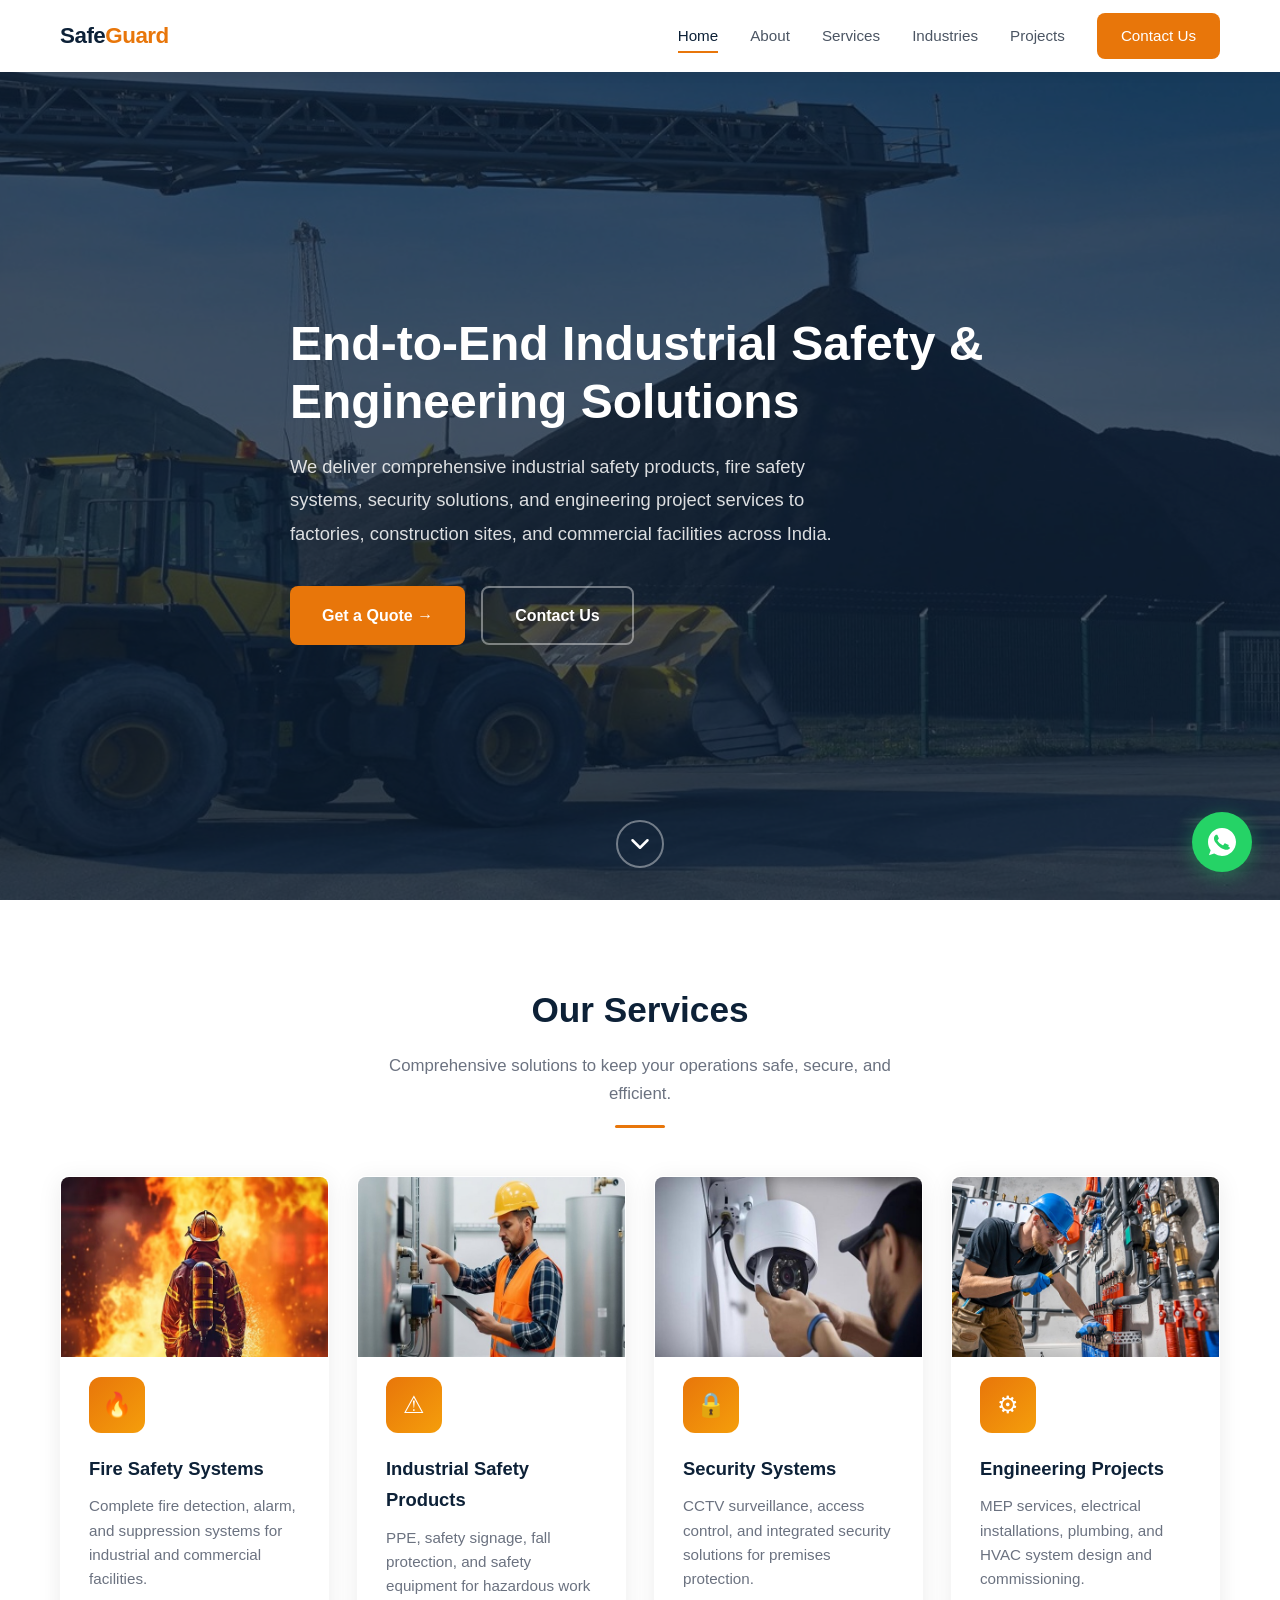
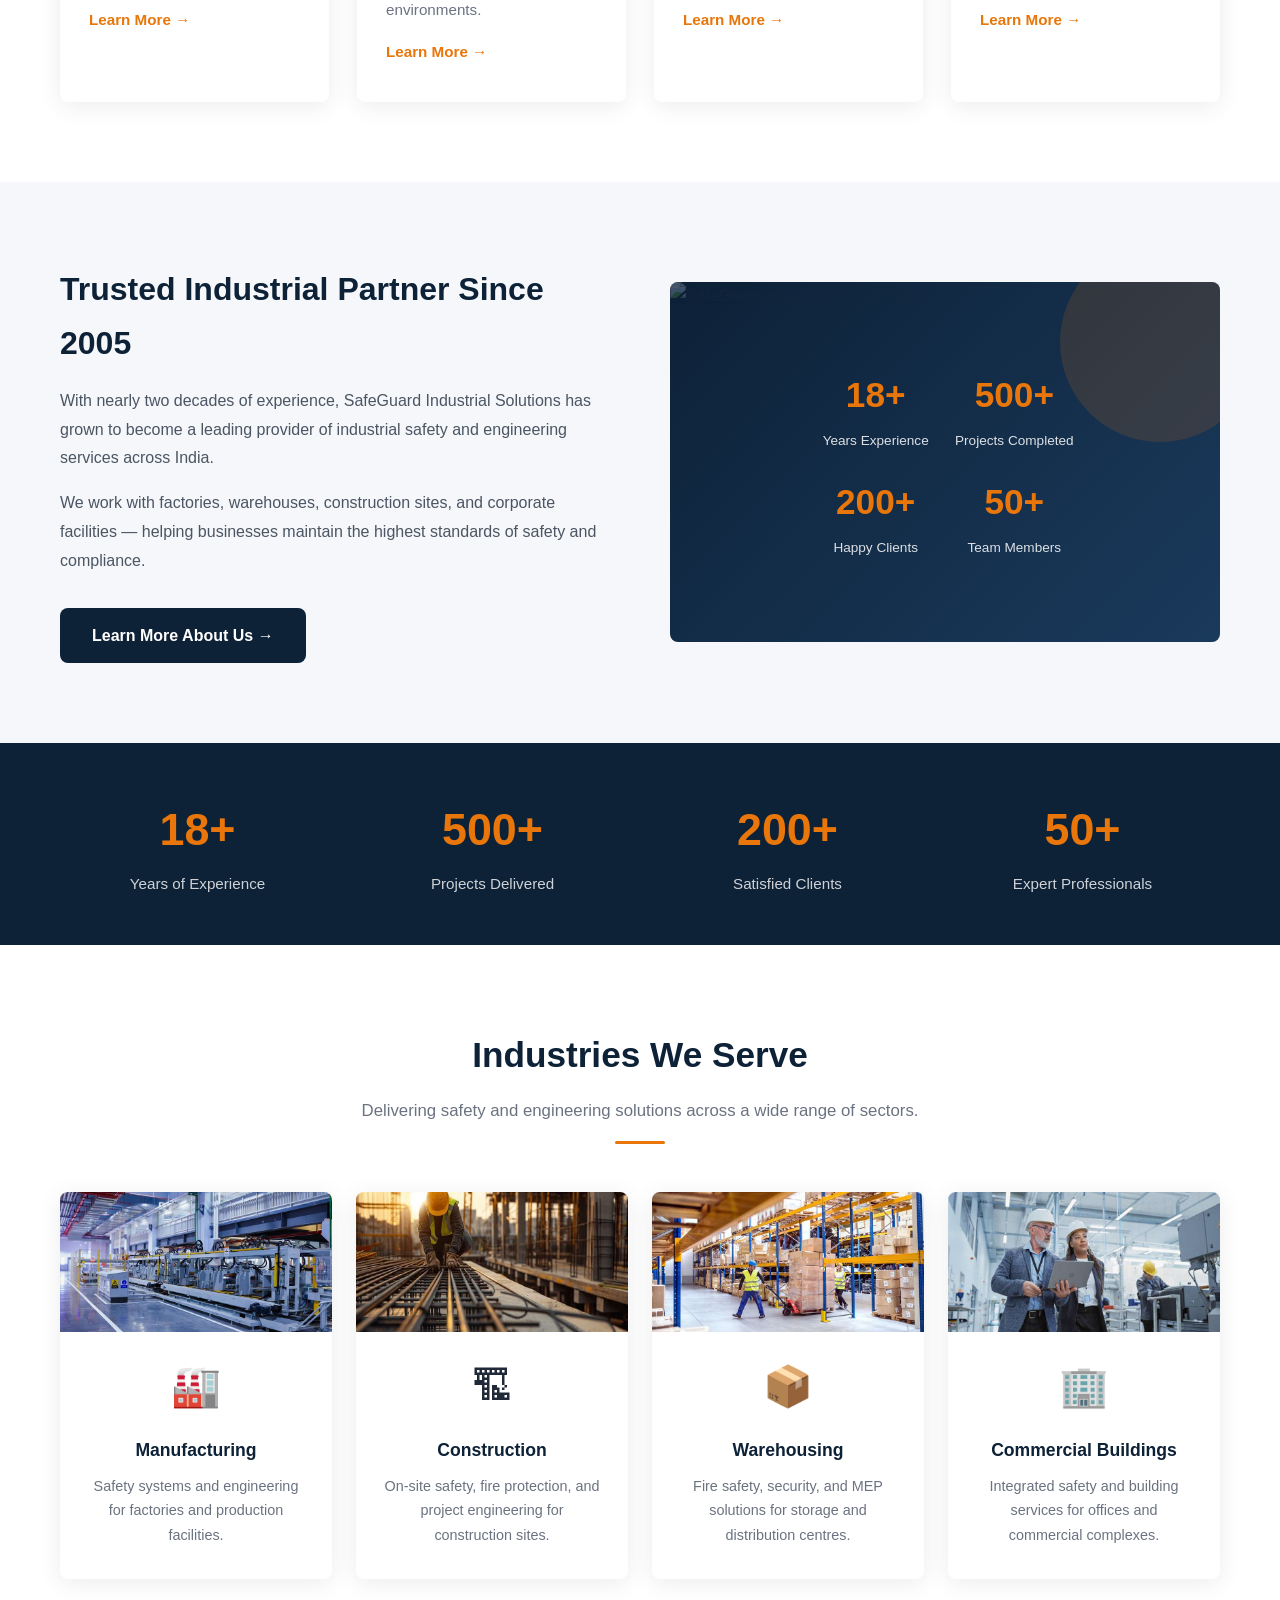
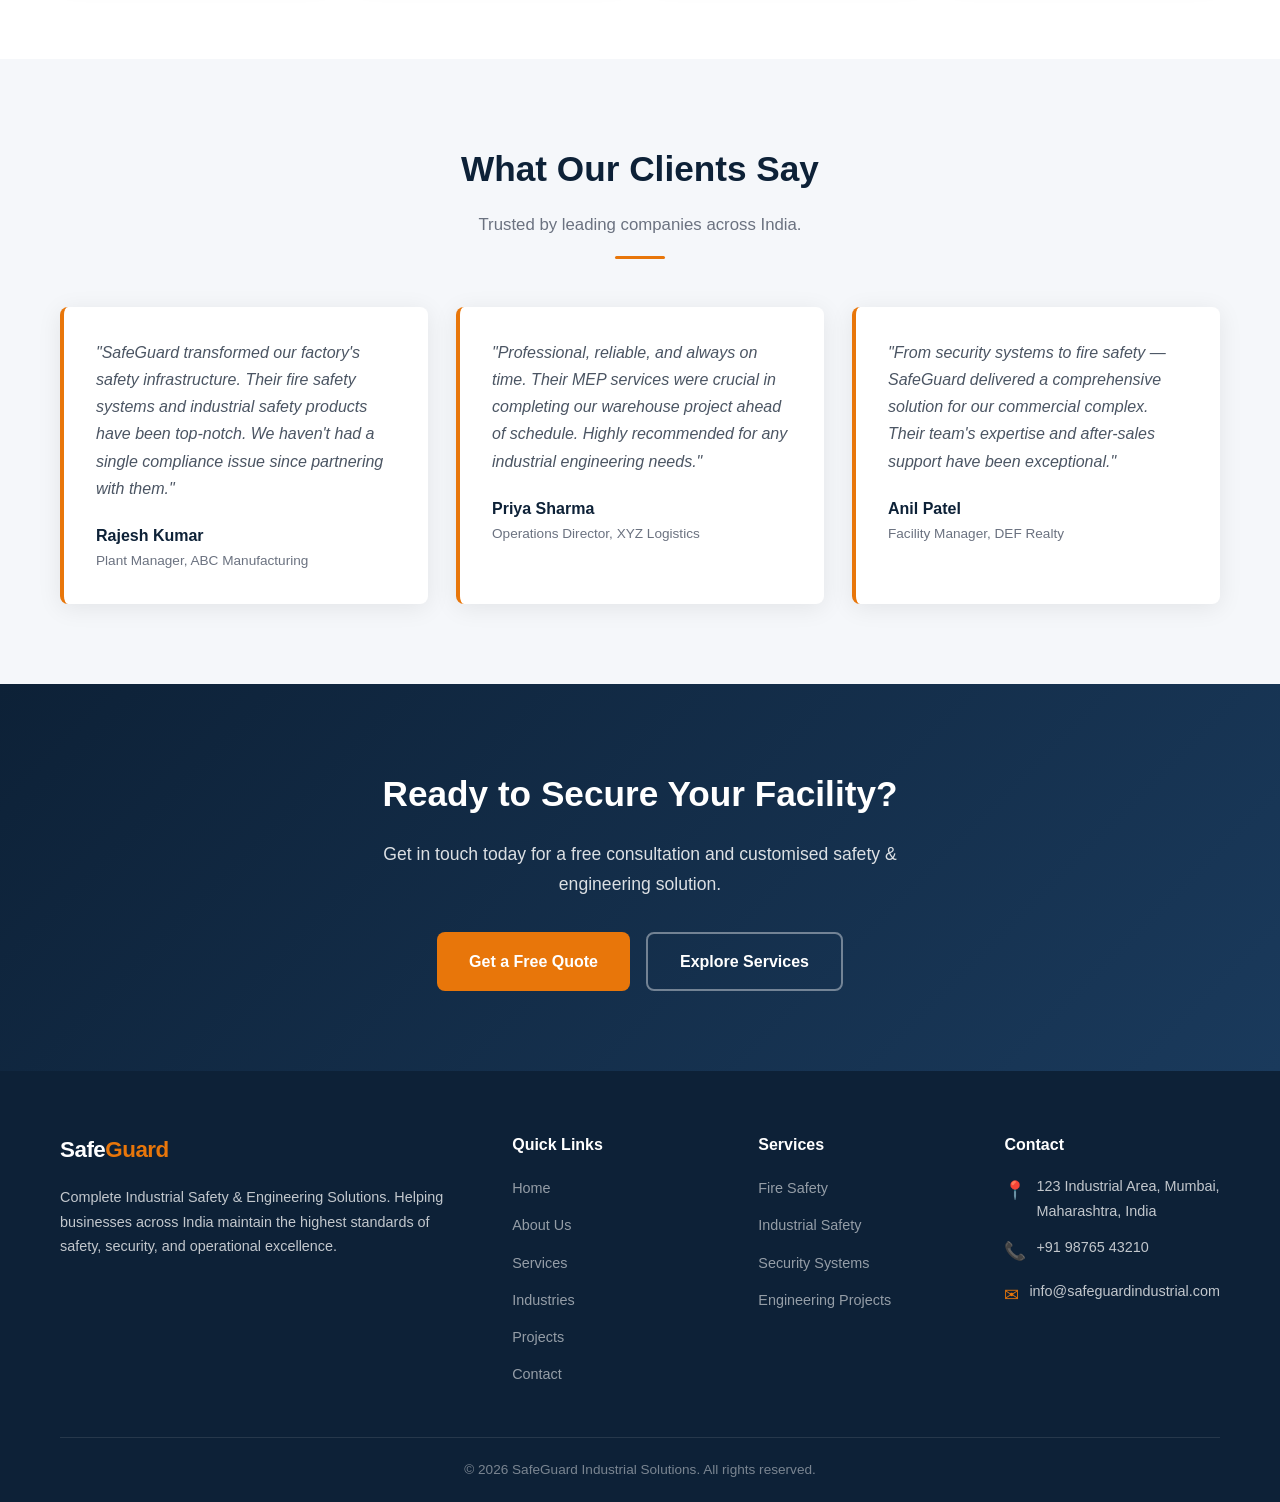
==== index.html @ 2d60f935 "initial commit" ====
<!DOCTYPE html>
<html lang="en">
<head>
  <meta charset="UTF-8">
  <meta name="viewport" content="width=device-width, initial-scale=1.0">
  <title>SafeGuard Industrial Solutions | Complete Industrial Safety &amp; Engineering Solutions</title>
  <meta name="description" content="SafeGuard Industrial Solutions provides end-to-end industrial safety, fire safety, security systems, and engineering project services across India.">
  <!-- Favicon -->
  <link rel="icon" type="image/png" sizes="32x32" href="images/favicon-32x32.png">
  <link rel="icon" type="image/png" sizes="16x16" href="images/favicon-16x16.png">
  <link rel="apple-touch-icon" sizes="180x180" href="images/apple-touch-icon.png">
  <!-- Open Graph -->
  <meta property="og:title" content="SafeGuard Industrial Solutions | Complete Industrial Safety &amp; Engineering Solutions">
  <meta property="og:description" content="End-to-end industrial safety, fire safety, security systems, and engineering project services across India.">
  <meta property="og:image" content="https://www.yourwebsite.com/images/og-image.jpg">
  <meta property="og:url" content="https://www.yourwebsite.com/">
  <meta property="og:type" content="website">
  <meta property="og:site_name" content="SafeGuard Industrial Solutions">
  <link rel="stylesheet" href="css/styles.css">
</head>
<body>

  <!-- ===== HEADER ===== -->
  <header class="header">
    <div class="container">
      <a href="index.html" class="logo">Safe<span>Guard</span></a>
      <nav class="nav-links">
        <a href="index.html">Home</a>
        <a href="about.html">About</a>
        <a href="services.html">Services</a>
        <a href="industries.html">Industries</a>
        <a href="projects.html">Projects</a>
        <a href="contact.html" class="nav-cta">Contact Us</a>
      </nav>
      <button class="menu-toggle" aria-label="Toggle menu">
        <span></span><span></span><span></span>
      </button>
    </div>
  </header>

  <!-- ===== HERO ===== -->
  <section class="hero">
    <video class="hero-video" autoplay muted loop playsinline poster="images/hero-bg.jpg">
      <source src="images/hero-video.mp4" type="video/mp4">
    </video>
    <div class="hero-overlay"></div>
    <img src="images/hero-bg.jpg" alt="Industrial facility with safety equipment" class="hero-bg-img">
    <div class="container">
      <h1>End-to-End Industrial Safety &amp; Engineering Solutions</h1>
      <p>We deliver comprehensive industrial safety products, fire safety systems, security solutions, and engineering project services to factories, construction sites, and commercial facilities across India.</p>
      <div class="hero-buttons">
        <a href="contact.html" class="btn btn-primary">Get a Quote &#8594;</a>
        <a href="contact.html" class="btn btn-outline">Contact Us</a>
      </div>
    </div>
    <a href="#services" class="hero-scroll-arrow" aria-label="Scroll down">
      <svg width="30" height="30" viewBox="0 0 24 24" fill="none" stroke="#fff" stroke-width="2" stroke-linecap="round" stroke-linejoin="round"><polyline points="6 9 12 15 18 9"/></svg>
        </a>    
      
  </section>

  <!-- ===== SERVICES OVERVIEW ===== -->
  <!-- <section class="section"> -->
    <section class="section" id="services">
    <div class="container">
      <div class="section-title fade-in">
        <h2>Our Services</h2>
        <p>Comprehensive solutions to keep your operations safe, secure, and efficient.</p>
        <div class="accent-line"></div>
      </div>
      <div class="services-grid">
        <a href="fire-safety.html" class="service-card fade-in">
          <img src="images/service-fire-safety.jpg" alt="Fire safety systems" class="card-img">
          <div class="icon">&#128293;</div>
          <h3>Fire Safety Systems</h3>
          <p>Complete fire detection, alarm, and suppression systems for industrial and commercial facilities.</p>
          <span class="learn-more">Learn More &#8594;</span>
        </a>
        <a href="industrial-safety.html" class="service-card fade-in">
          <img src="images/service-industrial-safety.jpg" alt="Industrial safety products" class="card-img">
          <div class="icon">&#9888;</div>
          <h3>Industrial Safety Products</h3>
          <p>PPE, safety signage, fall protection, and safety equipment for hazardous work environments.</p>
          <span class="learn-more">Learn More &#8594;</span>
        </a>
        <a href="security-systems.html" class="service-card fade-in">
          <img src="images/service-security.jpg" alt="Security surveillance systems" class="card-img">
          <div class="icon">&#128274;</div>
          <h3>Security Systems</h3>
          <p>CCTV surveillance, access control, and integrated security solutions for premises protection.</p>
          <span class="learn-more">Learn More &#8594;</span>
        </a>
        <a href="mep-services.html" class="service-card fade-in">
          <img src="images/service-mep.jpg" alt="MEP engineering projects" class="card-img">
          <div class="icon">&#9881;</div>
          <h3>Engineering Projects</h3>
          <p>MEP services, electrical installations, plumbing, and HVAC system design and commissioning.</p>
          <span class="learn-more">Learn More &#8594;</span>
        </a>
      </div>
    </div>
  </section>

  <!-- ===== ABOUT PREVIEW ===== -->
  <section class="section section-alt">
    <div class="container">
      <div class="about-preview">
        <div class="about-preview-content fade-in">
          <h2>Trusted Industrial Partner Since 2005</h2>
          <p>With nearly two decades of experience, SafeGuard Industrial Solutions has grown to become a leading provider of industrial safety and engineering services across India.</p>
          <p>We work with factories, warehouses, construction sites, and corporate facilities — helping businesses maintain the highest standards of safety and compliance.</p>
          <a href="about.html" class="btn btn-secondary" style="margin-top: 16px;">Learn More About Us &#8594;</a>
        </div>
        <div class="about-preview-image fade-in">
          <img src="images/about-team.jpg" alt="SafeGuard industrial team at work">
          <div class="about-stats">
            <div class="stat-item">
              <div class="number">18+</div>
              <div class="label">Years Experience</div>
            </div>
            <div class="stat-item">
              <div class="number">500+</div>
              <div class="label">Projects Completed</div>
            </div>
            <div class="stat-item">
              <div class="number">200+</div>
              <div class="label">Happy Clients</div>
            </div>
            <div class="stat-item">
              <div class="number">50+</div>
              <div class="label">Team Members</div>
            </div>
          </div>
        </div>
      </div>
    </div>
  </section>

  <!-- ===== STATS BAR ===== -->
  <section class="stats-bar">
    <div class="container">
      <div class="stats-grid">
        <div class="fade-in">
          <div class="stat-number">18+</div>
          <div class="stat-label">Years of Experience</div>
        </div>
        <div class="fade-in">
          <div class="stat-number">500+</div>
          <div class="stat-label">Projects Delivered</div>
        </div>
        <div class="fade-in">
          <div class="stat-number">200+</div>
          <div class="stat-label">Satisfied Clients</div>
        </div>
        <div class="fade-in">
          <div class="stat-number">50+</div>
          <div class="stat-label">Expert Professionals</div>
        </div>
      </div>
    </div>
  </section>

  <!-- ===== INDUSTRIES SERVED ===== -->
  <section class="section">
    <div class="container">
      <div class="section-title fade-in">
        <h2>Industries We Serve</h2>
        <p>Delivering safety and engineering solutions across a wide range of sectors.</p>
        <div class="accent-line"></div>
      </div>
      <div class="industries-grid">
        <div class="industry-card fade-in">
          <img src="images/industry-manufacturing.jpg" alt="Manufacturing facility" class="card-img">
          <div class="icon">&#127981;</div>
          <h3>Manufacturing</h3>
          <p>Safety systems and engineering for factories and production facilities.</p>
        </div>
        <div class="industry-card fade-in">
          <img src="images/industry-construction.jpg" alt="Construction site" class="card-img">
          <div class="icon">&#127959;</div>
          <h3>Construction</h3>
          <p>On-site safety, fire protection, and project engineering for construction sites.</p>
        </div>
        <div class="industry-card fade-in">
          <img src="images/industry-warehousing.jpg" alt="Warehouse facility" class="card-img">
          <div class="icon">&#128230;</div>
          <h3>Warehousing</h3>
          <p>Fire safety, security, and MEP solutions for storage and distribution centres.</p>
        </div>
        <div class="industry-card fade-in">
          <img src="images/industry-commercial.jpg" alt="Commercial building" class="card-img">
          <div class="icon">&#127970;</div>
          <h3>Commercial Buildings</h3>
          <p>Integrated safety and building services for offices and commercial complexes.</p>
        </div>
      </div>
    </div>
  </section>

  <!-- ===== TESTIMONIALS ===== -->
  <section class="section section-alt">
    <div class="container">
      <div class="section-title fade-in">
        <h2>What Our Clients Say</h2>
        <p>Trusted by leading companies across India.</p>
        <div class="accent-line"></div>
      </div>
      <div class="testimonials-grid">
        <div class="testimonial-card fade-in">
          <p class="quote">"SafeGuard transformed our factory's safety infrastructure. Their fire safety systems and industrial safety products have been top-notch. We haven't had a single compliance issue since partnering with them."</p>
          <p class="author">Rajesh Kumar</p>
          <p class="role">Plant Manager, ABC Manufacturing</p>
        </div>
        <div class="testimonial-card fade-in">
          <p class="quote">"Professional, reliable, and always on time. Their MEP services were crucial in completing our warehouse project ahead of schedule. Highly recommended for any industrial engineering needs."</p>
          <p class="author">Priya Sharma</p>
          <p class="role">Operations Director, XYZ Logistics</p>
        </div>
        <div class="testimonial-card fade-in">
          <p class="quote">"From security systems to fire safety — SafeGuard delivered a comprehensive solution for our commercial complex. Their team's expertise and after-sales support have been exceptional."</p>
          <p class="author">Anil Patel</p>
          <p class="role">Facility Manager, DEF Realty</p>
        </div>
      </div>
    </div>
  </section>

  <!-- ===== CTA SECTION ===== -->
  <section class="cta-section">
    <div class="container fade-in">
      <h2>Ready to Secure Your Facility?</h2>
      <p>Get in touch today for a free consultation and customised safety &amp; engineering solution.</p>
      <div class="cta-buttons">
        <a href="contact.html" class="btn btn-primary">Get a Free Quote</a>
        <a href="services.html" class="btn btn-outline">Explore Services</a>
      </div>
    </div>
  </section>

  <!-- ===== FOOTER ===== -->
  <footer class="footer">
    <div class="container">
      <div class="footer-grid">
        <div class="footer-about">
          <a href="index.html" class="logo">Safe<span>Guard</span></a>
          <p>Complete Industrial Safety &amp; Engineering Solutions. Helping businesses across India maintain the highest standards of safety, security, and operational excellence.</p>
        </div>
        <div>
          <h4>Quick Links</h4>
          <ul>
            <li><a href="index.html">Home</a></li>
            <li><a href="about.html">About Us</a></li>
            <li><a href="services.html">Services</a></li>
            <li><a href="industries.html">Industries</a></li>
            <li><a href="projects.html">Projects</a></li>
            <li><a href="contact.html">Contact</a></li>
          </ul>
        </div>
        <div>
          <h4>Services</h4>
          <ul>
            <li><a href="fire-safety.html">Fire Safety</a></li>
            <li><a href="industrial-safety.html">Industrial Safety</a></li>
            <li><a href="security-systems.html">Security Systems</a></li>
            <li><a href="mep-services.html">Engineering Projects</a></li>
          </ul>
        </div>
        <div>
          <h4>Contact</h4>
          <div class="footer-contact-item">
            <span class="icon">&#128205;</span>
            <span>123 Industrial Area, Mumbai, Maharashtra, India</span>
          </div>
          <div class="footer-contact-item">
            <span class="icon">&#128222;</span>
            <span>+91 98765 43210</span>
          </div>
          <div class="footer-contact-item">
            <span class="icon">&#9993;</span>
            <span>info@safeguardindustrial.com</span>
          </div>
        </div>
      </div>
      <div class="footer-bottom">
        &copy; 2026 SafeGuard Industrial Solutions. All rights reserved.
      </div>
    </div>
  </footer>

  <script src="js/main.js"></script>
</body>
</html>
---- css/styles.css ----
/* ===== CSS Variables ===== */
:root {
  --primary: #0d2137;
  --primary-light: #1a3a5c;
  --accent: #e8760a;
  --accent-hover: #cf6800;
  --white: #ffffff;
  --light-bg: #f5f7fa;
  --gray: #6b7280;
  --gray-light: #e5e7eb;
  --text: #1f2937;
  --text-light: #4b5563;
  --shadow: 0 4px 24px rgba(0, 0, 0, 0.08);
  --shadow-lg: 0 8px 40px rgba(0, 0, 0, 0.12);
  --radius: 8px;
  --transition: 0.3s ease;
  --max-width: 1200px;
}

/* ===== Reset & Base ===== */
*,
*::before,
*::after {
  margin: 0;
  padding: 0;
  box-sizing: border-box;
}

html {
  scroll-behavior: smooth;
  scroll-padding-top: 80px;
}

body {
  font-family: 'Segoe UI', 'Helvetica Neue', Arial, sans-serif;
  color: var(--text);
  line-height: 1.7;
  background: var(--white);
}

a {
  text-decoration: none;
  color: inherit;
  transition: color var(--transition);
}

ul {
  list-style: none;
}

img {
  max-width: 100%;
  height: auto;
  display: block;
}

.container {
  max-width: var(--max-width);
  margin: 0 auto;
  padding: 0 20px;
}

/* ===== Header ===== */
.header {
  position: fixed;
  top: 0;
  left: 0;
  width: 100%;
  z-index: 1000;
  background: var(--white);
  box-shadow: 0 2px 12px rgba(0, 0, 0, 0.06);
  transition: background var(--transition), box-shadow var(--transition);
}

.header .container {
  display: flex;
  align-items: center;
  justify-content: space-between;
  height: 72px;
}

.logo {
  font-size: 1.4rem;
  font-weight: 800;
  color: var(--primary);
  letter-spacing: -0.5px;
}

.logo span {
  color: var(--accent);
}

.nav-links {
  display: flex;
  align-items: center;
  gap: 32px;
}

.nav-links a {
  font-size: 0.95rem;
  font-weight: 500;
  color: var(--text-light);
  position: relative;
}

.nav-links a::after {
  content: '';
  position: absolute;
  bottom: -4px;
  left: 0;
  width: 0;
  height: 2px;
  background: var(--accent);
  transition: width var(--transition);
}

.nav-links a:hover,
.nav-links a.active {
  color: var(--primary);
}

.nav-links a:hover::after,
.nav-links a.active::after {
  width: 100%;
}

.nav-cta {
  background: var(--accent);
  color: var(--white) !important;
  padding: 10px 24px;
  border-radius: var(--radius);
  font-weight: 600;
}

.nav-cta::after {
  display: none !important;
}

.nav-cta:hover {
  background: var(--accent-hover);
  color: var(--white) !important;
}

/* Mobile Menu Toggle */
.menu-toggle {
  display: none;
  flex-direction: column;
  gap: 5px;
  cursor: pointer;
  background: none;
  border: none;
  padding: 4px;
}

.menu-toggle span {
  width: 26px;
  height: 3px;
  background: var(--primary);
  border-radius: 2px;
  transition: var(--transition);
}

/* ===== Hero Section ===== */
.hero {
  min-height: 100vh;
  padding: 140px 0 80px;
  display: flex;
  align-items: center;
  background: linear-gradient(135deg, var(--primary) 0%, var(--primary-light) 100%);
  color: var(--white);
  position: relative;
  overflow: hidden;
}

.hero-bg-img {
  position: absolute;
  top: 0;
  left: 0;
  width: 100%;
  height: 100%;
  max-width: none;
  object-fit: cover;
  opacity: 0.18;
  z-index: 0;
  display: none;
}

/* Hero Background Video */
.hero-video {
  position: absolute;
  top: 50%;
  left: 50%;
  min-width: 100%;
  min-height: 100%;
  width: auto;
  height: auto;
  transform: translate(-50%, -50%);
  z-index: 0;
  object-fit: cover;
}

.hero-overlay {
  position: absolute;
  top: 0;
  left: 0;
  width: 100%;
  height: 100%;
  background: rgba(13, 33, 55, 0.72);
  z-index: 0;
}

.hero .container {
  position: relative;
  z-index: 1;
}

.hero h1 {
  font-size: 3rem;
  font-weight: 800;
  line-height: 1.2;
  max-width: 700px;
  margin-bottom: 20px;
}

.hero p {
  font-size: 1.15rem;
  opacity: 0.85;
  max-width: 560px;
  margin-bottom: 36px;
  line-height: 1.8;
}

.hero-buttons {
  display: flex;
  gap: 16px;
  flex-wrap: wrap;
}

/* Hero Scroll Arrow */
.hero-scroll-arrow {
  position: absolute;
  bottom: 32px;
  left: 50%;
  transform: translateX(-50%);
  z-index: 2;
  width: 48px;
  height: 48px;
  display: flex;
  align-items: center;
  justify-content: center;
  border: 2px solid rgba(255, 255, 255, 0.4);
  border-radius: 50%;
  cursor: pointer;
  transition: all 0.3s ease;
  animation: bounceArrow 2s infinite;
}

/* ===== Buttons ===== */
.btn {
  display: inline-flex;
  align-items: center;
  gap: 8px;
  padding: 14px 32px;
  border-radius: var(--radius);
  font-weight: 600;
  font-size: 1rem;
  cursor: pointer;
  border: none;
  transition: all var(--transition);
}

.btn-primary {
  background: var(--accent);
  color: var(--white);
}

.btn-primary:hover {
  background: var(--accent-hover);
  transform: translateY(-2px);
  box-shadow: 0 6px 20px rgba(232, 118, 10, 0.35);
}

.btn-outline {
  background: transparent;
  color: var(--white);
  border: 2px solid rgba(255, 255, 255, 0.4);
}

.btn-outline:hover {
  background: var(--white);
  color: var(--primary);
  border-color: var(--white);
}

.btn-secondary {
  background: var(--primary);
  color: var(--white);
}

.btn-secondary:hover {
  background: var(--primary-light);
  transform: translateY(-2px);
}

/* ===== Section Titles ===== */
.section {
  padding: 80px 0;
}

.section-alt {
  background: var(--light-bg);
}

.section-title {
  text-align: center;
  margin-bottom: 48px;
}

.section-title h2 {
  font-size: 2.2rem;
  color: var(--primary);
  margin-bottom: 12px;
  font-weight: 700;
}

.section-title p {
  color: var(--gray);
  max-width: 560px;
  margin: 0 auto;
  font-size: 1.05rem;
}

.section-title .accent-line {
  width: 50px;
  height: 3px;
  background: var(--accent);
  margin: 16px auto 0;
  border-radius: 2px;
}

/* ===== Services Grid ===== */
.services-grid {
  display: grid;
  grid-template-columns: repeat(auto-fit, minmax(260px, 1fr));
  gap: 28px;
}

.service-card {
  background: var(--white);
  padding: 36px 28px;
  border-radius: var(--radius);
  box-shadow: var(--shadow);
  transition: all var(--transition);
  border: 1px solid transparent;
}

.service-card:hover {
  transform: translateY(-6px);
  box-shadow: var(--shadow-lg);
  border-color: var(--accent);
}

.service-card .icon {
  width: 56px;
  height: 56px;
  background: linear-gradient(135deg, var(--accent), #f59e0b);
  border-radius: 12px;
  display: flex;
  align-items: center;
  justify-content: center;
  margin-bottom: 20px;
  font-size: 1.5rem;
  color: var(--white);
}

.service-card .card-img {
  /* width: 100%; */
  display: block;
  width: calc(100% + 56px);
  max-width: none;
  height: 180px;
  object-fit: cover;
  border-radius: var(--radius) var(--radius) 0 0;
  margin: -36px -28px 20px -28px;
  /* width: calc(100% + 56px); */
}

.service-card h3 {
  font-size: 1.15rem;
  margin-bottom: 10px;
  color: var(--primary);
}

.service-card p {
  color: var(--gray);
  font-size: 0.95rem;
  line-height: 1.6;
}

.service-card .learn-more {
  display: inline-flex;
  align-items: center;
  gap: 6px;
  margin-top: 16px;
  color: var(--accent);
  font-weight: 600;
  font-size: 0.95rem;
}

.service-card .learn-more:hover {
  gap: 10px;
}

/* ===== About Preview ===== */
.about-preview {
  display: grid;
  grid-template-columns: 1fr 1fr;
  gap: 60px;
  align-items: center;
}

.about-preview-content h2 {
  font-size: 2rem;
  color: var(--primary);
  margin-bottom: 16px;
  font-weight: 700;
}

.about-preview-content p {
  color: var(--text-light);
  margin-bottom: 16px;
  line-height: 1.8;
}

.about-preview-image {
  background: linear-gradient(135deg, var(--primary) 0%, var(--primary-light) 100%);
  border-radius: var(--radius);
  padding: 40px;
  display: flex;
  align-items: center;
  justify-content: center;
  min-height: 360px;
  position: relative;
  overflow: hidden;
}

.about-preview-image img {
  position: absolute;
  top: 0;
  left: 0;
  width: 100%;
  height: 100%;
  max-width: none;
  object-fit: cover;
  opacity: 0.25;
}

.about-preview-image::before {
  content: '';
  position: absolute;
  width: 200px;
  height: 200px;
  background: rgba(232, 118, 10, 0.15);
  border-radius: 50%;
  top: -40px;
  right: -40px;
}

.about-stats {
  display: grid;
  grid-template-columns: repeat(2, 1fr);
  gap: 20px;
  color: var(--white);
  position: relative;
  z-index: 1;
}

.stat-item {
  text-align: center;
}

.stat-item .number {
  font-size: 2.2rem;
  font-weight: 800;
  color: var(--accent);
}

.stat-item .label {
  font-size: 0.85rem;
  opacity: 0.85;
  margin-top: 4px;
}

/* ===== Stats Bar ===== */
.stats-bar {
  background: var(--primary);
  padding: 48px 0;
}

.stats-grid {
  display: grid;
  grid-template-columns: repeat(4, 1fr);
  gap: 20px;
  text-align: center;
  color: var(--white);
}

.stats-grid .stat-number {
  font-size: 2.8rem;
  font-weight: 800;
  color: var(--accent);
}

.stats-grid .stat-label {
  font-size: 0.95rem;
  opacity: 0.8;
  margin-top: 4px;
}

/* ===== Industries ===== */
.industries-grid {
  display: grid;
  grid-template-columns: repeat(auto-fit, minmax(240px, 1fr));
  gap: 24px;
}

.industry-card {
  background: var(--white);
  border-radius: var(--radius);
  padding: 32px 24px;
  text-align: center;
  box-shadow: var(--shadow);
  transition: all var(--transition);
}

.industry-card:hover {
  transform: translateY(-4px);
  box-shadow: var(--shadow-lg);
}

.industry-card .icon {
  font-size: 2.5rem;
  margin-bottom: 16px;
}

.industry-card .card-img {
  display: block;
  width: calc(100% + 48px);
  max-width: none;
  height: 140px;
  object-fit: cover;
  border-radius: var(--radius) var(--radius) 0 0;
  margin: -32px -24px 20px -24px;
}

.industry-card h3 {
  font-size: 1.1rem;
  color: var(--primary);
  margin-bottom: 8px;
}

.industry-card p {
  color: var(--gray);
  font-size: 0.9rem;
}

/* ===== Testimonials ===== */
.testimonials-grid {
  display: grid;
  grid-template-columns: repeat(auto-fit, minmax(320px, 1fr));
  gap: 28px;
}

.testimonial-card {
  background: var(--white);
  padding: 32px;
  border-radius: var(--radius);
  box-shadow: var(--shadow);
  border-left: 4px solid var(--accent);
}

.testimonial-card .quote {
  font-style: italic;
  color: var(--text-light);
  margin-bottom: 20px;
  line-height: 1.7;
}

.testimonial-card .author {
  font-weight: 700;
  color: var(--primary);
}

.testimonial-card .role {
  font-size: 0.85rem;
  color: var(--gray);
}

/* ===== CTA Section ===== */
.cta-section {
  background: linear-gradient(135deg, var(--primary) 0%, var(--primary-light) 100%);
  padding: 80px 0;
  text-align: center;
  color: var(--white);
}

.cta-section h2 {
  font-size: 2.2rem;
  margin-bottom: 16px;
  font-weight: 700;
}

.cta-section p {
  opacity: 0.85;
  max-width: 540px;
  margin: 0 auto 32px;
  font-size: 1.1rem;
}

.cta-buttons {
  display: flex;
  gap: 16px;
  justify-content: center;
  flex-wrap: wrap;
}

/* ===== Footer ===== */
.footer {
  background: var(--primary);
  color: rgba(255, 255, 255, 0.75);
  padding: 60px 0 0;
}

.footer-grid {
  display: grid;
  grid-template-columns: 2fr 1fr 1fr 1fr;
  gap: 40px;
  padding-bottom: 40px;
  border-bottom: 1px solid rgba(255, 255, 255, 0.1);
}

.footer-about .logo {
  color: var(--white);
  margin-bottom: 16px;
  display: inline-block;
}

.footer-about p {
  font-size: 0.9rem;
  line-height: 1.7;
}

.footer h4 {
  color: var(--white);
  font-size: 1rem;
  margin-bottom: 16px;
  font-weight: 600;
}

.footer ul li {
  margin-bottom: 10px;
}

.footer ul a {
  font-size: 0.9rem;
  opacity: 0.75;
  transition: opacity var(--transition);
}

.footer ul a:hover {
  opacity: 1;
  color: var(--accent);
}

.footer-contact-item {
  display: flex;
  align-items: flex-start;
  gap: 10px;
  margin-bottom: 12px;
  font-size: 0.9rem;
}

.footer-contact-item .icon {
  color: var(--accent);
  font-size: 1.1rem;
  margin-top: 2px;
}

.footer-bottom {
  text-align: center;
  padding: 20px 0;
  font-size: 0.85rem;
  opacity: 0.6;
}

/* ===== Page Banner ===== */
.page-banner {
  background: linear-gradient(135deg, var(--primary) 0%, var(--primary-light) 100%);
  padding: 130px 0 60px;
  color: var(--white);
  text-align: center;
}

.page-banner h1 {
  font-size: 2.5rem;
  font-weight: 800;
  margin-bottom: 12px;
}

.page-banner p {
  opacity: 0.8;
  font-size: 1.1rem;
  max-width: 500px;
  margin: 0 auto;
}

.breadcrumb {
  display: flex;
  justify-content: center;
  gap: 8px;
  margin-top: 16px;
  font-size: 0.9rem;
  opacity: 0.7;
}

.breadcrumb a:hover {
  color: var(--accent);
}

/* ===== About Page ===== */
.about-content {
  display: grid;
  grid-template-columns: 1fr 1fr;
  gap: 60px;
  align-items: center;
}

.about-text h2 {
  font-size: 1.8rem;
  color: var(--primary);
  margin-bottom: 16px;
}

.about-text p {
  color: var(--text-light);
  margin-bottom: 14px;
  line-height: 1.8;
}

.values-grid {
  display: grid;
  grid-template-columns: repeat(auto-fit, minmax(250px, 1fr));
  gap: 28px;
}

.value-card {
  text-align: center;
  padding: 32px 24px;
  background: var(--white);
  border-radius: var(--radius);
  box-shadow: var(--shadow);
}

.value-card .icon {
  font-size: 2.5rem;
  margin-bottom: 16px;
}

.value-card h3 {
  color: var(--primary);
  margin-bottom: 10px;
}

.value-card p {
  color: var(--gray);
  font-size: 0.9rem;
}

.why-choose-list {
  display: grid;
  grid-template-columns: repeat(auto-fit, minmax(280px, 1fr));
  gap: 20px;
}

.why-choose-item {
  display: flex;
  align-items: flex-start;
  gap: 16px;
  padding: 20px;
  background: var(--white);
  border-radius: var(--radius);
  box-shadow: var(--shadow);
}

.why-choose-item .check {
  color: var(--accent);
  font-size: 1.4rem;
  flex-shrink: 0;
  margin-top: 2px;
}

.why-choose-item h4 {
  color: var(--primary);
  margin-bottom: 4px;
  font-size: 1rem;
}

.why-choose-item p {
  color: var(--gray);
  font-size: 0.9rem;
}

/* ===== Service Detail Pages ===== */
.service-hero-img {
  display: block;
  width: 100%;
  max-width: none;
  /* height: 280px; */
  height: 360px;
  object-fit: cover;
  border-radius: var(--radius);
  margin-bottom: 28px;
}

.service-detail-content {
  display: grid;
  grid-template-columns: 2fr 1fr;
  gap: 48px;
}

.service-detail-main h2 {
  font-size: 1.6rem;
  color: var(--primary);
  margin-bottom: 16px;
  margin-top: 32px;
}

.service-detail-main h2:first-child {
  margin-top: 0;
}

.service-detail-main p {
  color: var(--text-light);
  margin-bottom: 14px;
  line-height: 1.8;
}

.feature-list {
  margin: 20px 0;
}

.feature-list li {
  display: flex;
  align-items: flex-start;
  gap: 12px;
  padding: 10px 0;
  color: var(--text-light);
}

.feature-list li .check {
  color: var(--accent);
  font-weight: bold;
  flex-shrink: 0;
}

.service-sidebar {
  position: sticky;
  top: 100px;
}

.sidebar-card {
  background: var(--light-bg);
  border-radius: var(--radius);
  padding: 28px;
  margin-bottom: 24px;
}

.sidebar-card h3 {
  color: var(--primary);
  font-size: 1.1rem;
  margin-bottom: 16px;
}

.sidebar-card ul li {
  margin-bottom: 10px;
}

.sidebar-card ul a {
  color: var(--text-light);
  font-size: 0.95rem;
  display: flex;
  align-items: center;
  gap: 8px;
}

.sidebar-card ul a:hover {
  color: var(--accent);
}

.sidebar-card ul a.active {
  color: var(--accent);
  font-weight: 600;
}

.sidebar-cta {
  background: linear-gradient(135deg, var(--primary) 0%, var(--primary-light) 100%);
  color: var(--white);
  text-align: center;
}

.sidebar-cta h3 {
  color: var(--white);
}

.sidebar-cta p {
  opacity: 0.8;
  font-size: 0.9rem;
  margin-bottom: 20px;
}

/* ===== Projects ===== */
.projects-grid {
  display: grid;
  grid-template-columns: repeat(auto-fit, minmax(340px, 1fr));
  gap: 28px;
}

.project-card {
  background: var(--white);
  border-radius: var(--radius);
  overflow: hidden;
  box-shadow: var(--shadow);
  transition: all var(--transition);
}

.project-card:hover {
  transform: translateY(-6px);
  box-shadow: var(--shadow-lg);
}

.project-image {
  height: 200px;
  background: linear-gradient(135deg, var(--primary), var(--primary-light));
  display: flex;
  align-items: center;
  justify-content: center;
  font-size: 3rem;
  color: rgba(255, 255, 255, 0.3);
  position: relative;
  overflow: hidden;
}

.project-image img {
  position: absolute;
  top: 0;
  left: 0;
  width: 100%;
  height: 100%;
  max-width: none;
  object-fit: cover;
}

.project-tag {
  position: absolute;
  top: 12px;
  left: 12px;
  background: var(--accent);
  color: var(--white);
  padding: 4px 12px;
  border-radius: 4px;
  font-size: 0.8rem;
  font-weight: 600;
}

.project-content {
  padding: 24px;
}

.project-content h3 {
  font-size: 1.15rem;
  color: var(--primary);
  margin-bottom: 8px;
}

.project-content p {
  color: var(--gray);
  font-size: 0.9rem;
  margin-bottom: 12px;
}

.project-meta {
  display: flex;
  gap: 20px;
  font-size: 0.8rem;
  color: var(--gray);
}

.project-meta span {
  display: flex;
  align-items: center;
  gap: 4px;
}

/* ===== Contact Page ===== */
.contact-grid {
  display: grid;
  grid-template-columns: 1fr 1fr;
  gap: 48px;
}

.contact-info-card {
  display: flex;
  align-items: flex-start;
  gap: 16px;
  padding: 24px;
  background: var(--white);
  border-radius: var(--radius);
  box-shadow: var(--shadow);
  margin-bottom: 20px;
}

.contact-info-card .icon {
  width: 48px;
  height: 48px;
  background: linear-gradient(135deg, var(--accent), #f59e0b);
  border-radius: 10px;
  display: flex;
  align-items: center;
  justify-content: center;
  color: var(--white);
  font-size: 1.2rem;
  flex-shrink: 0;
}

.contact-info-card h3 {
  font-size: 1rem;
  color: var(--primary);
  margin-bottom: 4px;
}

.contact-info-card p {
  color: var(--gray);
  font-size: 0.9rem;
}

.contact-form {
  background: var(--white);
  padding: 36px;
  border-radius: var(--radius);
  box-shadow: var(--shadow);
}

.contact-form h2 {
  font-size: 1.5rem;
  color: var(--primary);
  margin-bottom: 24px;
}

.form-group {
  margin-bottom: 20px;
}

.form-group label {
  display: block;
  font-weight: 600;
  margin-bottom: 6px;
  font-size: 0.9rem;
  color: var(--text);
}

.form-group input,
.form-group textarea {
  width: 100%;
  padding: 12px 16px;
  border: 2px solid var(--gray-light);
  border-radius: var(--radius);
  font-size: 1rem;
  font-family: inherit;
  transition: border-color var(--transition);
  background: var(--white);
}

.form-group input:focus,
.form-group textarea:focus {
  outline: none;
  border-color: var(--accent);
}

.form-group textarea {
  resize: vertical;
  min-height: 120px;
}

.form-row {
  display: grid;
  grid-template-columns: 1fr 1fr;
  gap: 16px;
}

.form-success {
  display: none;
  background: #d1fae5;
  color: #065f46;
  padding: 16px;
  border-radius: var(--radius);
  text-align: center;
  font-weight: 600;
  margin-top: 16px;
}

.form-success.show {
  display: block;
}

.map-container {
  margin-top: 48px;
  border-radius: var(--radius);
  overflow: hidden;
  box-shadow: var(--shadow);
}

.map-container iframe {
  width: 100%;
  height: 350px;
  border: 0;
}

/* ===== Animations ===== */
.fade-in {
  opacity: 0;
  transform: translateY(30px);
  transition: opacity 0.6s ease, transform 0.6s ease;
}

.fade-in.visible {
  opacity: 1;
  transform: translateY(0);
}

/* ===== WhatsApp Float Button ===== */
.whatsapp-float {
  position: fixed;
  bottom: 28px;
  right: 28px;
  width: 60px;
  height: 60px;
  background: #25d366;
  border-radius: 50%;
  display: flex;
  align-items: center;
  justify-content: center;
  box-shadow: 0 4px 20px rgba(37, 211, 102, 0.4);
  z-index: 9999;
  cursor: pointer;
  transition: all 0.3s ease;
}

.whatsapp-float:hover {
  transform: scale(1.1);
  box-shadow: 0 6px 28px rgba(37, 211, 102, 0.55);
}

.whatsapp-float svg {
  display: block;
}

.whatsapp-tooltip {
  position: absolute;
  right: 72px;
  top: 50%;
  transform: translateY(-50%);
  background: var(--primary);
  color: var(--white);
  padding: 8px 16px;
  border-radius: 6px;
  font-size: 0.85rem;
  font-weight: 600;
  white-space: nowrap;
  opacity: 0;
  pointer-events: none;
  transition: opacity 0.3s ease;
}

.whatsapp-tooltip::after {
  content: '';
  position: absolute;
  right: -6px;
  top: 50%;
  transform: translateY(-50%);
  border-width: 6px;
  border-style: solid;
  border-color: transparent transparent transparent var(--primary);
}

.whatsapp-float:hover .whatsapp-tooltip {
  opacity: 1;
}

@media (max-width: 480px) {
  .whatsapp-float {
    bottom: 20px;
    right: 20px;
    width: 52px;
    height: 52px;
  }
  .whatsapp-float svg {
    width: 24px;
    height: 24px;
  }
  .whatsapp-tooltip {
    display: none;
  }
}

/* ===== Responsive ===== */
@media (max-width: 992px) {
  .about-preview,
  .about-content,
  .contact-grid,
  .service-detail-content {
    grid-template-columns: 1fr;
  }

  .footer-grid {
    grid-template-columns: 1fr 1fr;
  }

  .stats-grid {
    grid-template-columns: repeat(2, 1fr);
    gap: 30px;
  }

  .hero h1 {
    font-size: 2.4rem;
  }

  .service-sidebar {
    position: static;
  }
}

@media (max-width: 768px) {
  .nav-links {
    position: fixed;
    top: 72px;
    left: 0;
    width: 100%;
    background: var(--white);
    flex-direction: column;
    padding: 24px;
    gap: 16px;
    box-shadow: var(--shadow-lg);
    transform: translateY(-120%);
    transition: transform var(--transition);
    z-index: 999;
  }

  .nav-links.open {
    transform: translateY(0);
  }

  .menu-toggle {
    display: flex;
  }

  .hero {
    min-height: 100vh;
    padding: 120px 0 60px;
  }

  .hero h1 {
    font-size: 2rem;
  }

  /* Mobile: show static image, hide video */
  .hero-video {
    display: none;
  }
  .hero-bg-img {
    display: block;
  }

  .section {
    padding: 60px 0;
  }

  .page-banner {
    padding: 110px 0 48px;
  }

  .page-banner h1 {
    font-size: 1.8rem;
  }

  .footer-grid {
    grid-template-columns: 1fr;
  }

  .form-row {
    grid-template-columns: 1fr;
  }

  .projects-grid {
    grid-template-columns: 1fr;
  }

  .testimonials-grid {
    grid-template-columns: 1fr;
  }
}

@media (max-width: 480px) {
  .hero h1 {
    font-size: 1.6rem;
  }

  .hero-buttons {
    flex-direction: column;
  }

  .btn {
    justify-content: center;
    width: 100%;
  }

  .stats-grid {
    grid-template-columns: 1fr;
  }
}
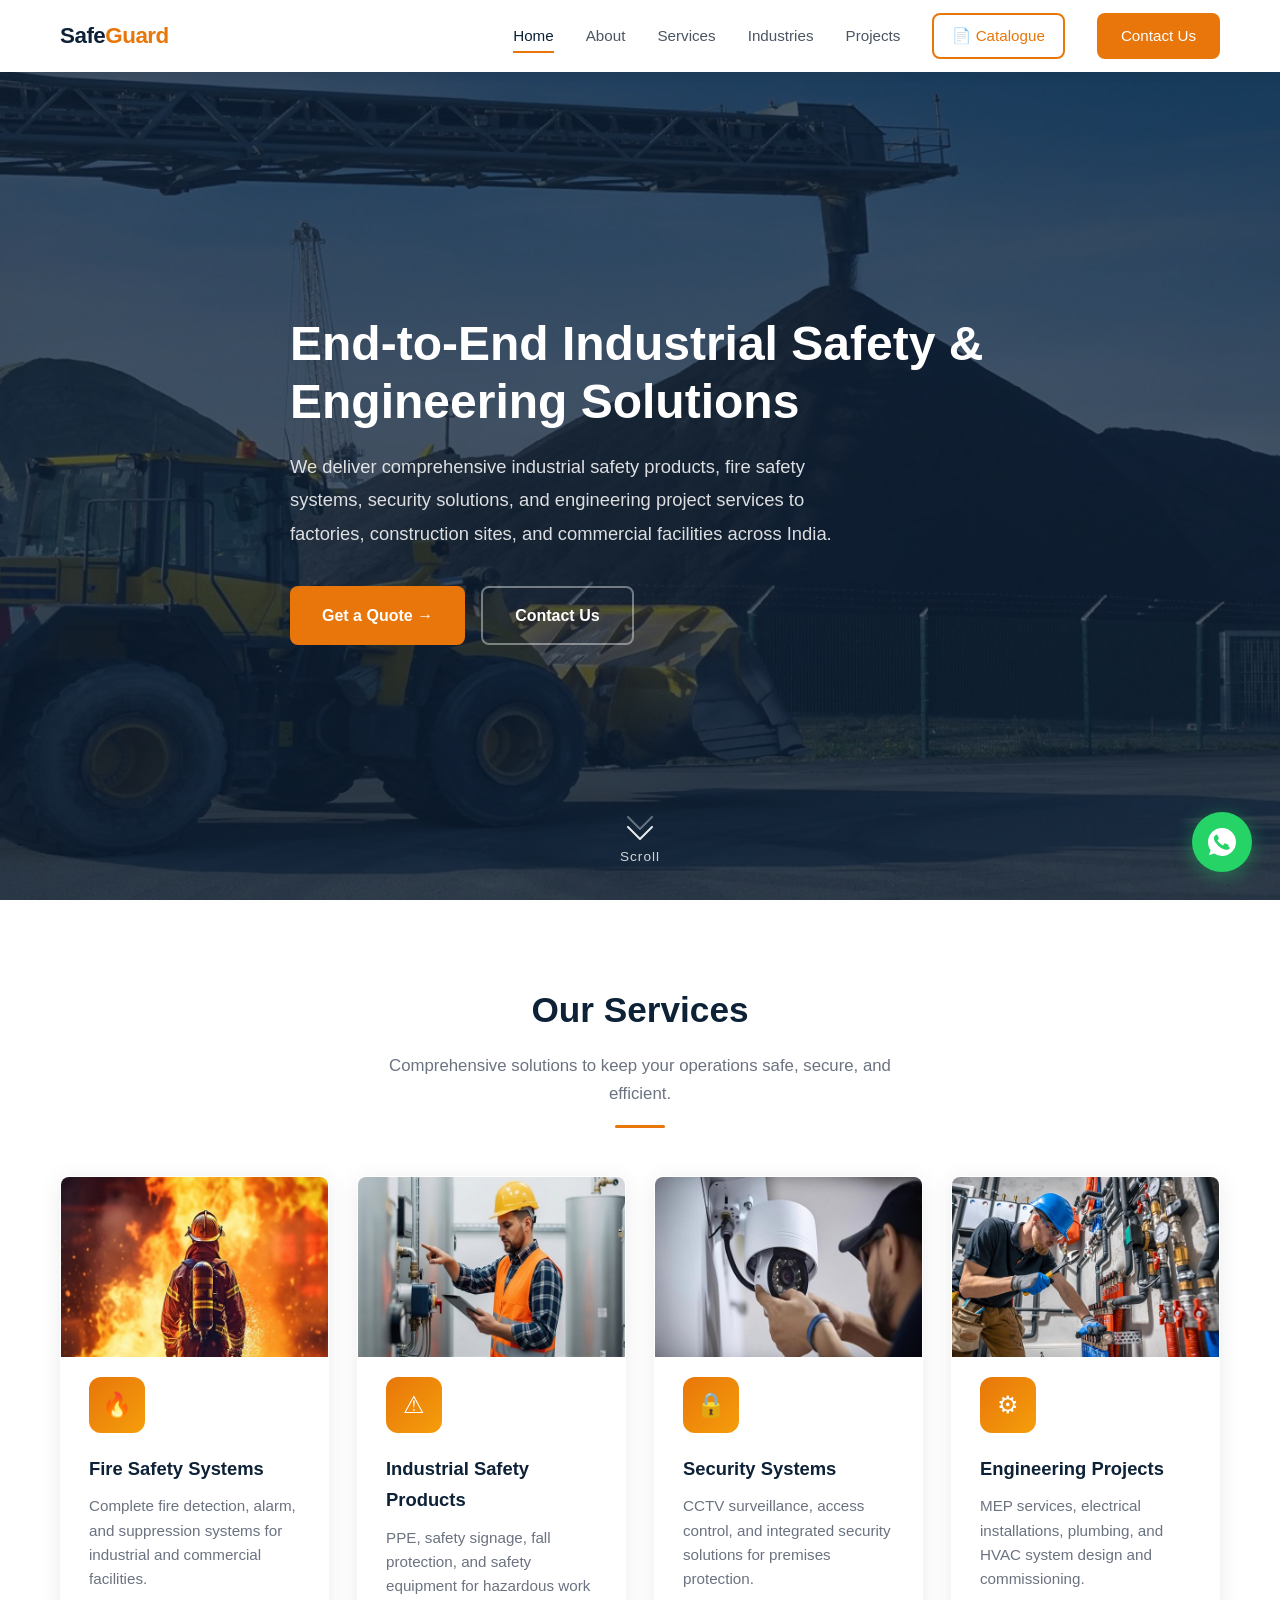
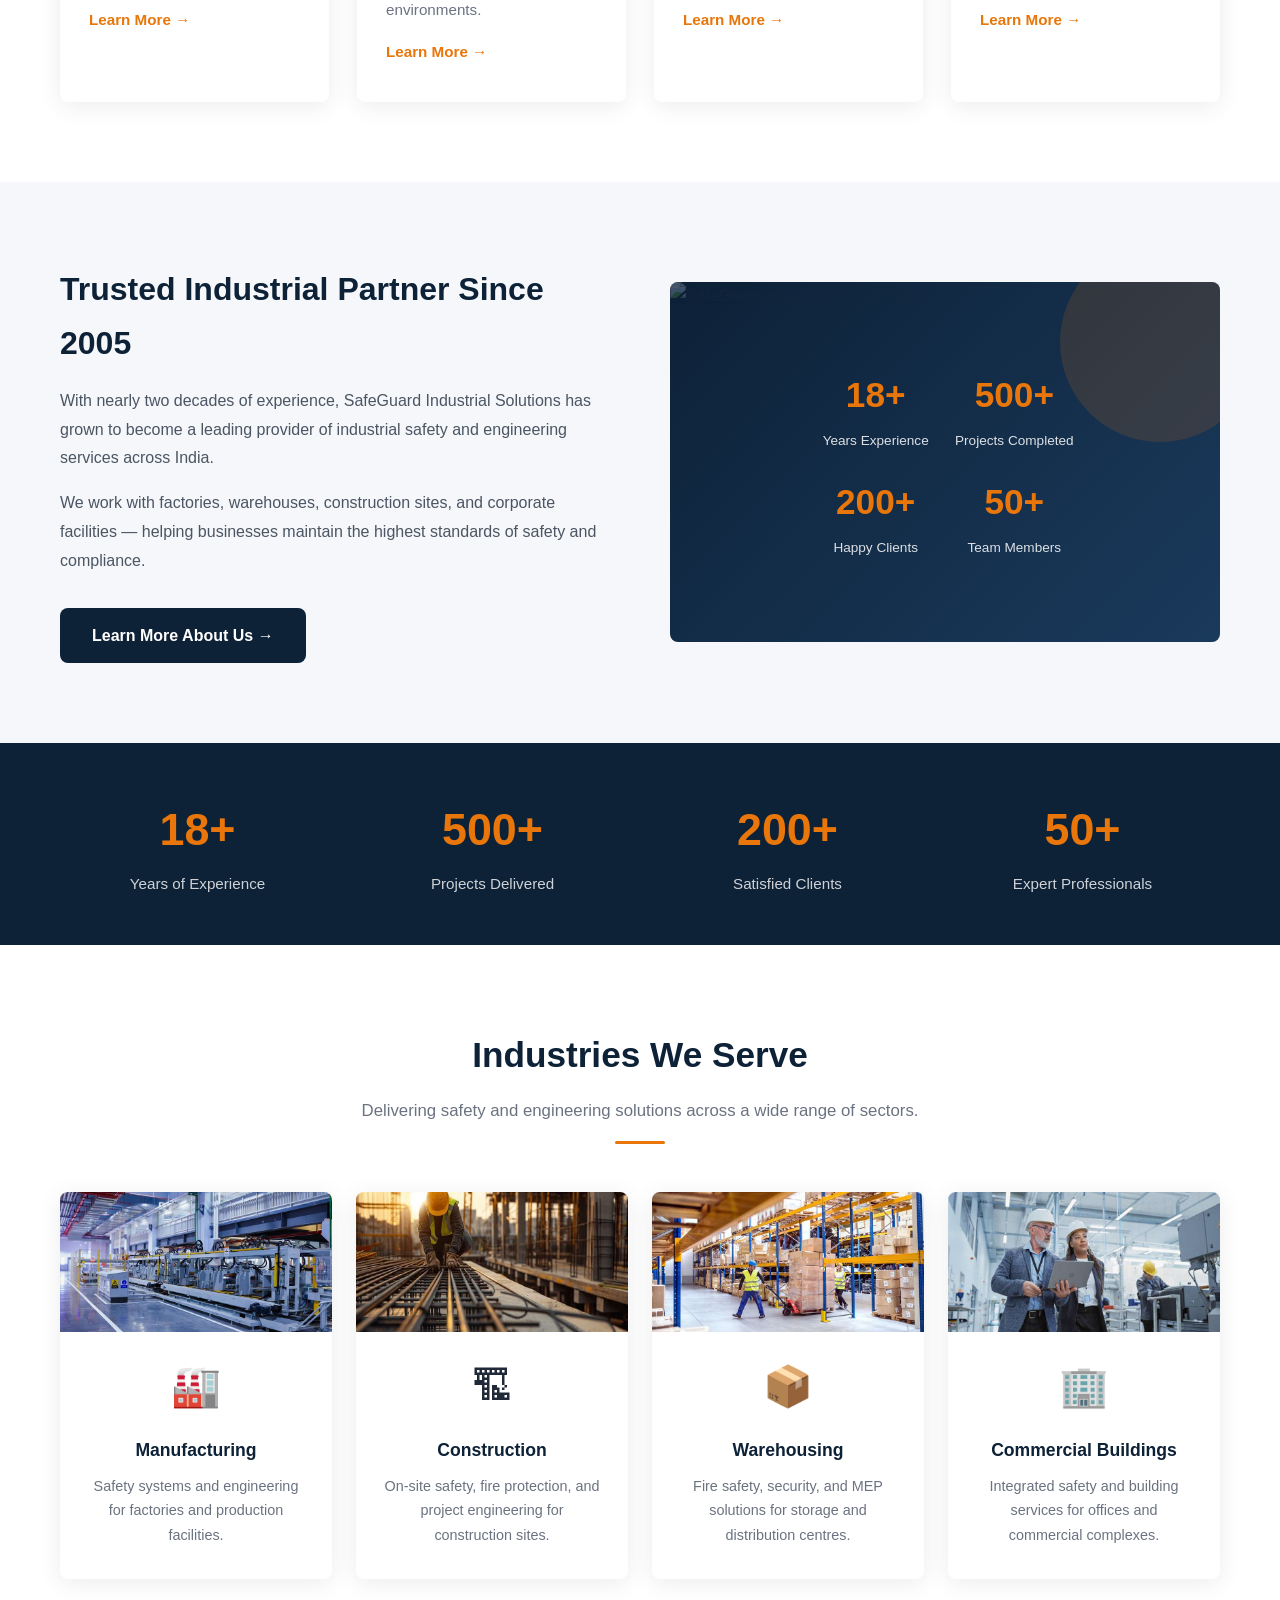
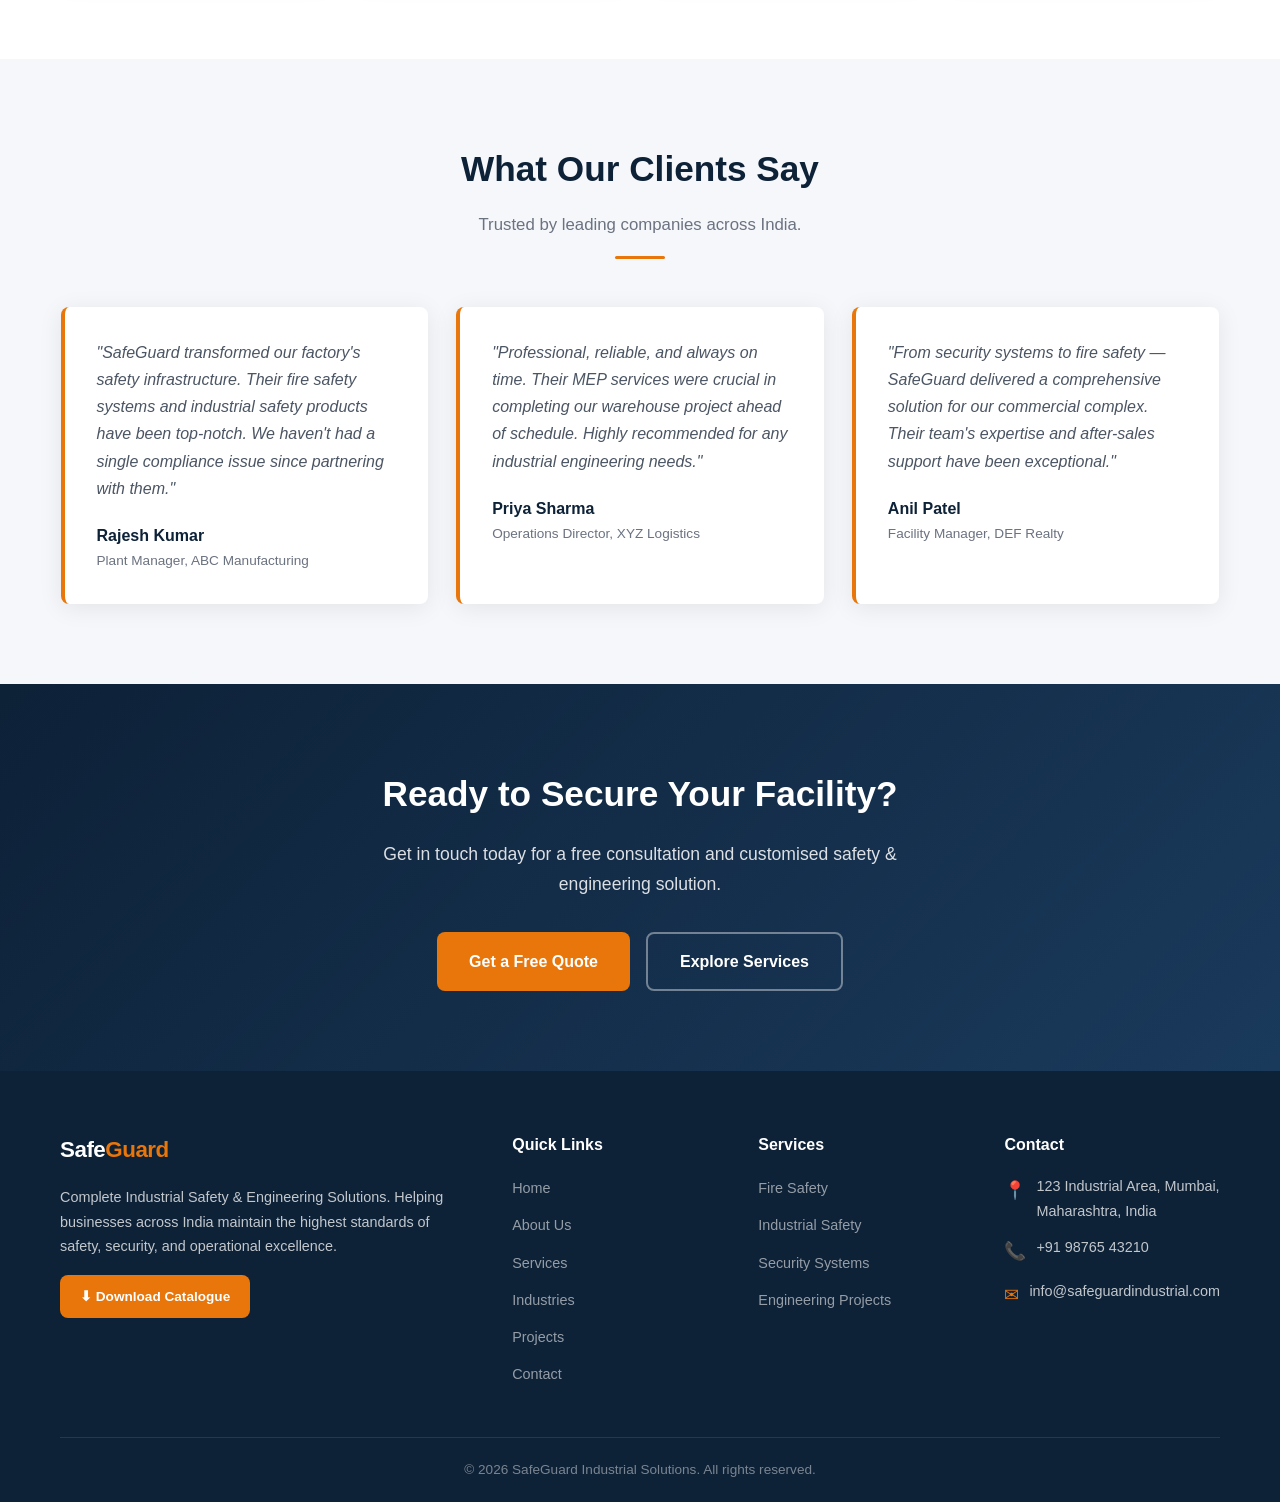
==== commit 0cc8458a: "document+scroll" ====
--- a/index.html
+++ b/index.html
@@ -24,12 +24,15 @@
   <header class="header">
     <div class="container">
       <a href="index.html" class="logo">Safe<span>Guard</span></a>
+      <!-- Uncomment below and remove text logo above when your logo image is ready -->
+      <!-- <a href="index.html"><img src="images/logo.png" alt="SafeGuard Industrial Solutions" class="logo-img"></a> -->
       <nav class="nav-links">
         <a href="index.html">Home</a>
         <a href="about.html">About</a>
         <a href="services.html">Services</a>
         <a href="industries.html">Industries</a>
         <a href="projects.html">Projects</a>
+        <a href="documents/catalogue.pdf" target="_blank" rel="noopener noreferrer" class="nav-catalogue">&#128196; Catalogue</a>
         <a href="contact.html" class="nav-cta">Contact Us</a>
       </nav>
       <button class="menu-toggle" aria-label="Toggle menu">
@@ -54,14 +57,17 @@
       </div>
     </div>
     <a href="#services" class="hero-scroll-arrow" aria-label="Scroll down">
-      <svg width="30" height="30" viewBox="0 0 24 24" fill="none" stroke="#fff" stroke-width="2" stroke-linecap="round" stroke-linejoin="round"><polyline points="6 9 12 15 18 9"/></svg>
-        </a>    
-      
+      <div class="scroll-chevrons">
+        <!-- <svg width="28" height="16" viewBox="0 0 28 16" fill="none" stroke="#fff" stroke-width="2" stroke-linecap="round" stroke-linejoin="round"><polyline points="2 2 14 14 26 2"/></svg> -->
+        <svg width="28" height="16" viewBox="0 0 28 16" fill="none" stroke="#fff" stroke-width="2" stroke-linecap="round" stroke-linejoin="round"><polyline points="2 2 14 14 26 2"/></svg>
+        <svg width="28" height="16" viewBox="0 0 28 16" fill="none" stroke="#fff" stroke-width="2" stroke-linecap="round" stroke-linejoin="round"><polyline points="2 2 14 14 26 2"/></svg>
+      </div>
+      <span class="scroll-text">Scroll</span>
+    </a>
   </section>
 
   <!-- ===== SERVICES OVERVIEW ===== -->
-  <!-- <section class="section"> -->
-    <section class="section" id="services">
+  <section class="section" id="services">
     <div class="container">
       <div class="section-title fade-in">
         <h2>Our Services</h2>
@@ -243,7 +249,10 @@
       <div class="footer-grid">
         <div class="footer-about">
           <a href="index.html" class="logo">Safe<span>Guard</span></a>
+          <!-- Uncomment below and remove text logo above when your logo image is ready -->
+          <!-- <a href="index.html"><img src="images/logo.png" alt="SafeGuard Industrial Solutions" class="logo-img"></a> -->
           <p>Complete Industrial Safety &amp; Engineering Solutions. Helping businesses across India maintain the highest standards of safety, security, and operational excellence.</p>
+          <a href="documents/catalogue.pdf" download class="footer-catalogue">&#11015; Download Catalogue</a>
         </div>
         <div>
           <h4>Quick Links</h4>
--- a/css/styles.css
+++ b/css/styles.css
@@ -90,6 +90,18 @@
   color: var(--accent);
 }
 
+/* Image Logo — uncomment when logo is ready, hide .logo text */
+.logo-img {
+  height: 44px;
+  width: auto;
+  display: block;
+}
+
+.footer .logo-img {
+  height: 40px;
+  margin-bottom: 16px;
+}
+
 .nav-links {
   display: flex;
   align-items: center;
@@ -139,6 +151,47 @@
 .nav-cta:hover {
   background: var(--accent-hover);
   color: var(--white) !important;
+}
+
+/* Catalogue Button */
+.nav-catalogue {
+  display: inline-flex;
+  align-items: center;
+  gap: 6px;
+  background: transparent;
+  color: var(--accent) !important;
+  border: 2px solid var(--accent);
+  padding: 8px 18px;
+  border-radius: var(--radius);
+  font-weight: 600;
+  font-size: 0.9rem;
+}
+
+.nav-catalogue::after {
+  display: none !important;
+}
+
+.nav-catalogue:hover {
+  background: var(--accent);
+  color: var(--white) !important;
+}
+
+.footer-catalogue {
+  display: inline-flex;
+  align-items: center;
+  gap: 8px;
+  margin-top: 16px;
+  padding: 10px 20px;
+  background: var(--accent);
+  color: var(--white);
+  border-radius: var(--radius);
+  font-size: 0.85rem;
+  font-weight: 600;
+  transition: all var(--transition);
+}
+
+.footer-catalogue:hover {
+  background: var(--accent-hover);
 }
 
 /* Mobile Menu Toggle */
@@ -243,16 +296,54 @@
   left: 50%;
   transform: translateX(-50%);
   z-index: 2;
-  width: 48px;
-  height: 48px;
-  display: flex;
-  align-items: center;
-  justify-content: center;
-  border: 2px solid rgba(255, 255, 255, 0.4);
-  border-radius: 50%;
+  display: flex;
+  flex-direction: column;
+  align-items: center;
+  gap: 0;
   cursor: pointer;
   transition: all 0.3s ease;
+  text-decoration: none;
+}
+
+.hero-scroll-arrow:hover {
+  opacity: 0.7;
+}
+
+.scroll-chevrons {
+  display: flex;
+  flex-direction: column;
+  align-items: center;
+  gap: 0;
   animation: bounceArrow 2s infinite;
+}
+
+.scroll-chevrons svg {
+  display: block;
+  opacity: 0.5;
+  margin-top: -6px;
+}
+
+.scroll-chevrons svg:first-child {
+  opacity: 0.35;
+  margin-top: 0;
+}
+
+.scroll-chevrons svg:last-child {
+  opacity: 0.9;
+}
+
+.scroll-text {
+  color: var(--white);
+  font-size: 0.85rem;
+  font-weight: 500;
+  letter-spacing: 1px;
+  margin-top: 4px;
+  opacity: 0.8;
+}
+
+@keyframes bounceArrow {
+  0%, 100% { transform: translateY(0); }
+  50% { transform: translateY(8px); }
 }
 
 /* ===== Buttons ===== */
@@ -340,8 +431,9 @@
 
 /* ===== Services Grid ===== */
 .services-grid {
-  display: grid;
-  grid-template-columns: repeat(auto-fit, minmax(260px, 1fr));
+  display: flex;
+  flex-wrap: wrap;
+  justify-content: center;
   gap: 28px;
 }
 
@@ -352,6 +444,9 @@
   box-shadow: var(--shadow);
   transition: all var(--transition);
   border: 1px solid transparent;
+  width: calc(25% - 21px);
+  min-width: 260px;
+  flex-grow: 0;
 }
 
 .service-card:hover {
@@ -374,7 +469,6 @@
 }
 
 .service-card .card-img {
-  /* width: 100%; */
   display: block;
   width: calc(100% + 56px);
   max-width: none;
@@ -382,7 +476,6 @@
   object-fit: cover;
   border-radius: var(--radius) var(--radius) 0 0;
   margin: -36px -28px 20px -28px;
-  /* width: calc(100% + 56px); */
 }
 
 .service-card h3 {
@@ -519,8 +612,9 @@
 
 /* ===== Industries ===== */
 .industries-grid {
-  display: grid;
-  grid-template-columns: repeat(auto-fit, minmax(240px, 1fr));
+  display: flex;
+  flex-wrap: wrap;
+  justify-content: center;
   gap: 24px;
 }
 
@@ -531,6 +625,9 @@
   text-align: center;
   box-shadow: var(--shadow);
   transition: all var(--transition);
+  width: calc(25% - 18px);
+  min-width: 240px;
+  flex-grow: 0;
 }
 
 .industry-card:hover {
@@ -566,13 +663,17 @@
 
 /* ===== Testimonials ===== */
 .testimonials-grid {
-  display: grid;
-  grid-template-columns: repeat(auto-fit, minmax(320px, 1fr));
+  display: flex;
+  flex-wrap: wrap;
+  justify-content: center;
   gap: 28px;
 }
 
 .testimonial-card {
   background: var(--white);
+  width: calc(33.333% - 19px);
+  min-width: 320px;
+  flex-grow: 0;
   padding: 32px;
   border-radius: var(--radius);
   box-shadow: var(--shadow);
@@ -815,7 +916,6 @@
   display: block;
   width: 100%;
   max-width: none;
-  /* height: 280px; */
   height: 360px;
   object-fit: cover;
   border-radius: var(--radius);
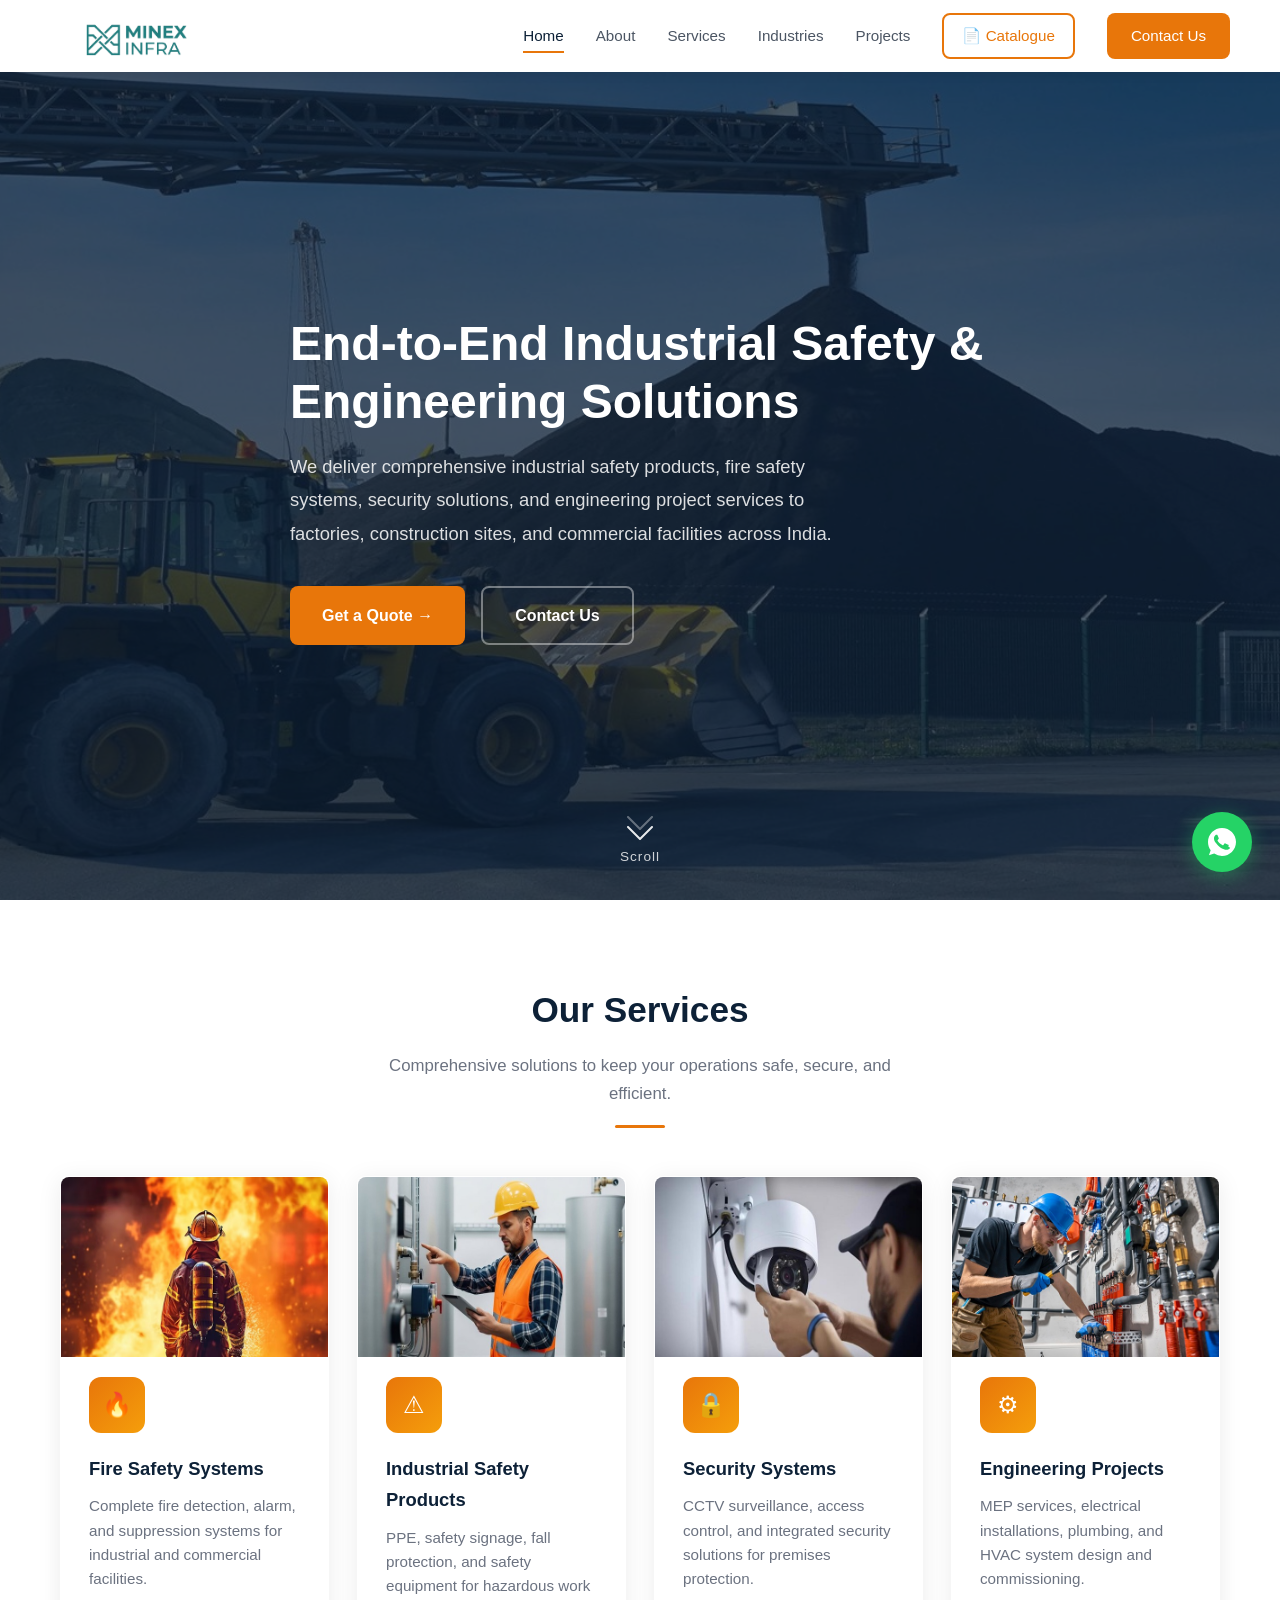
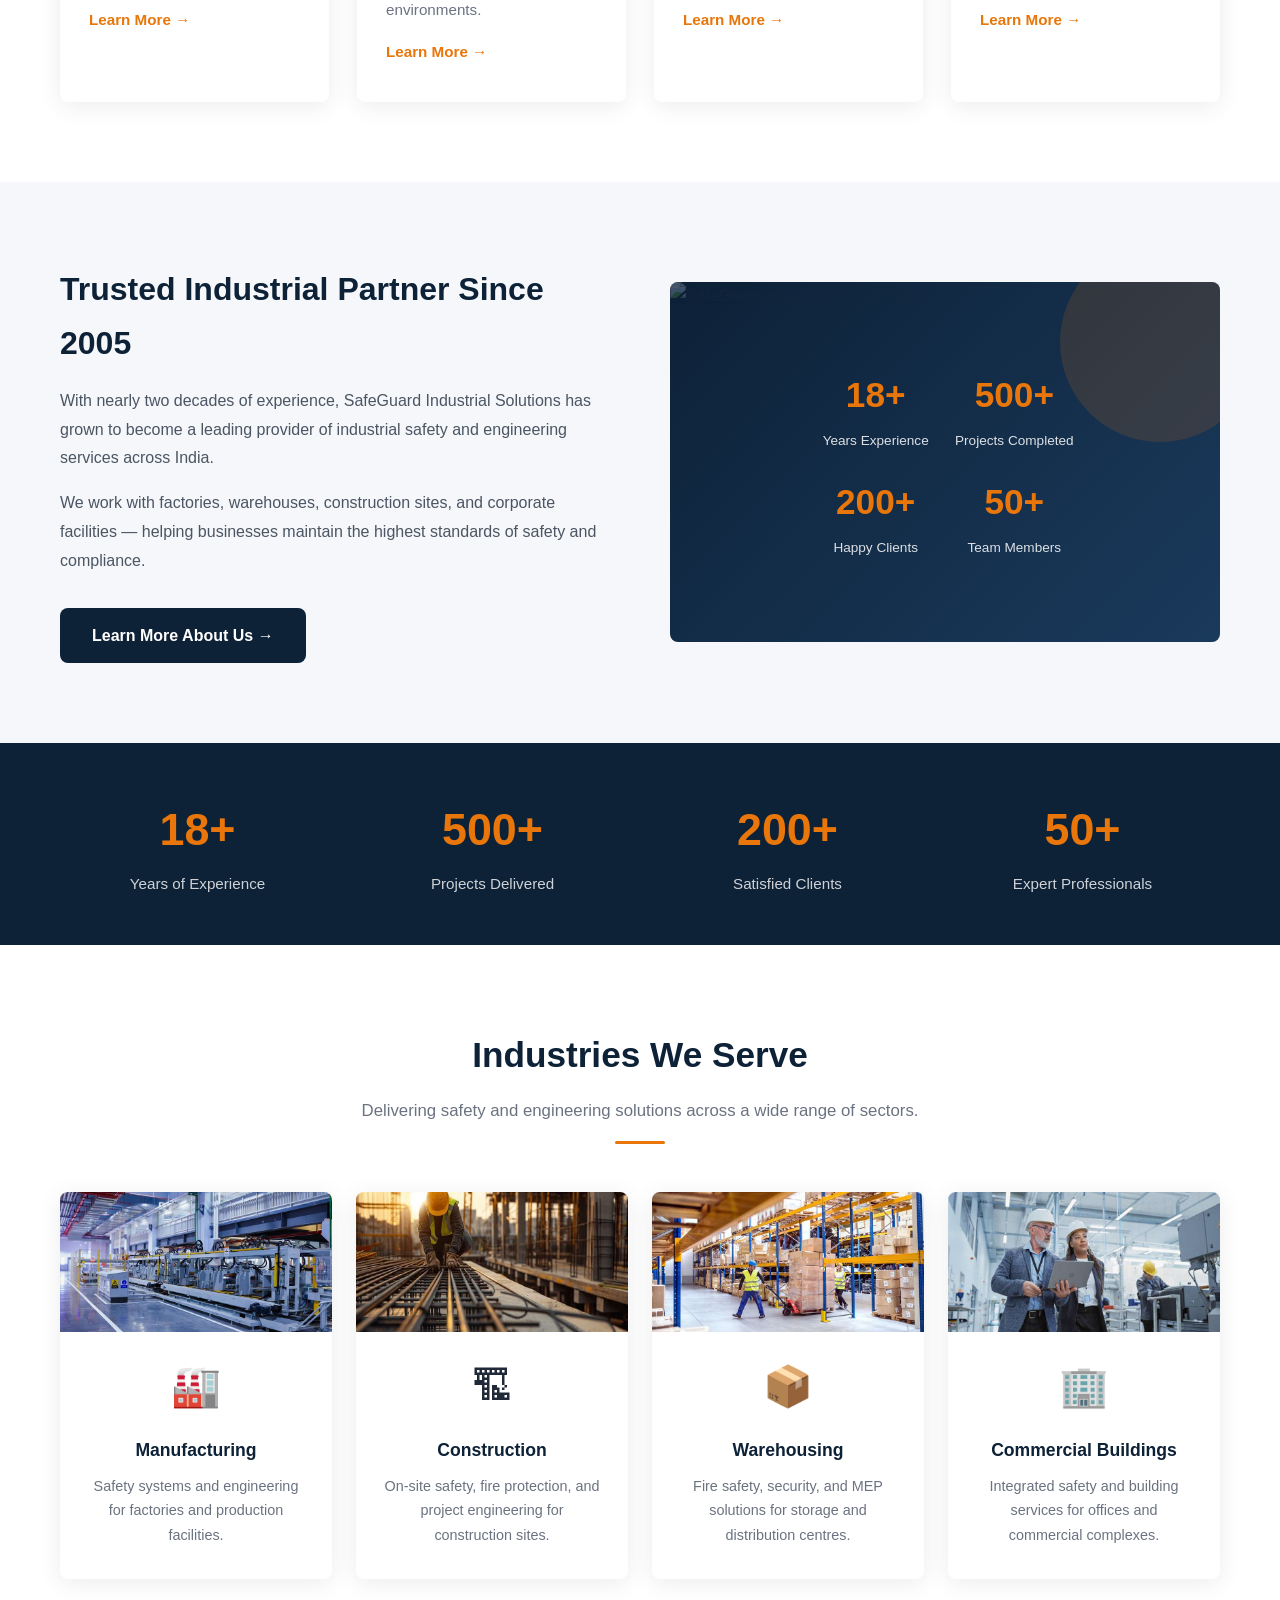
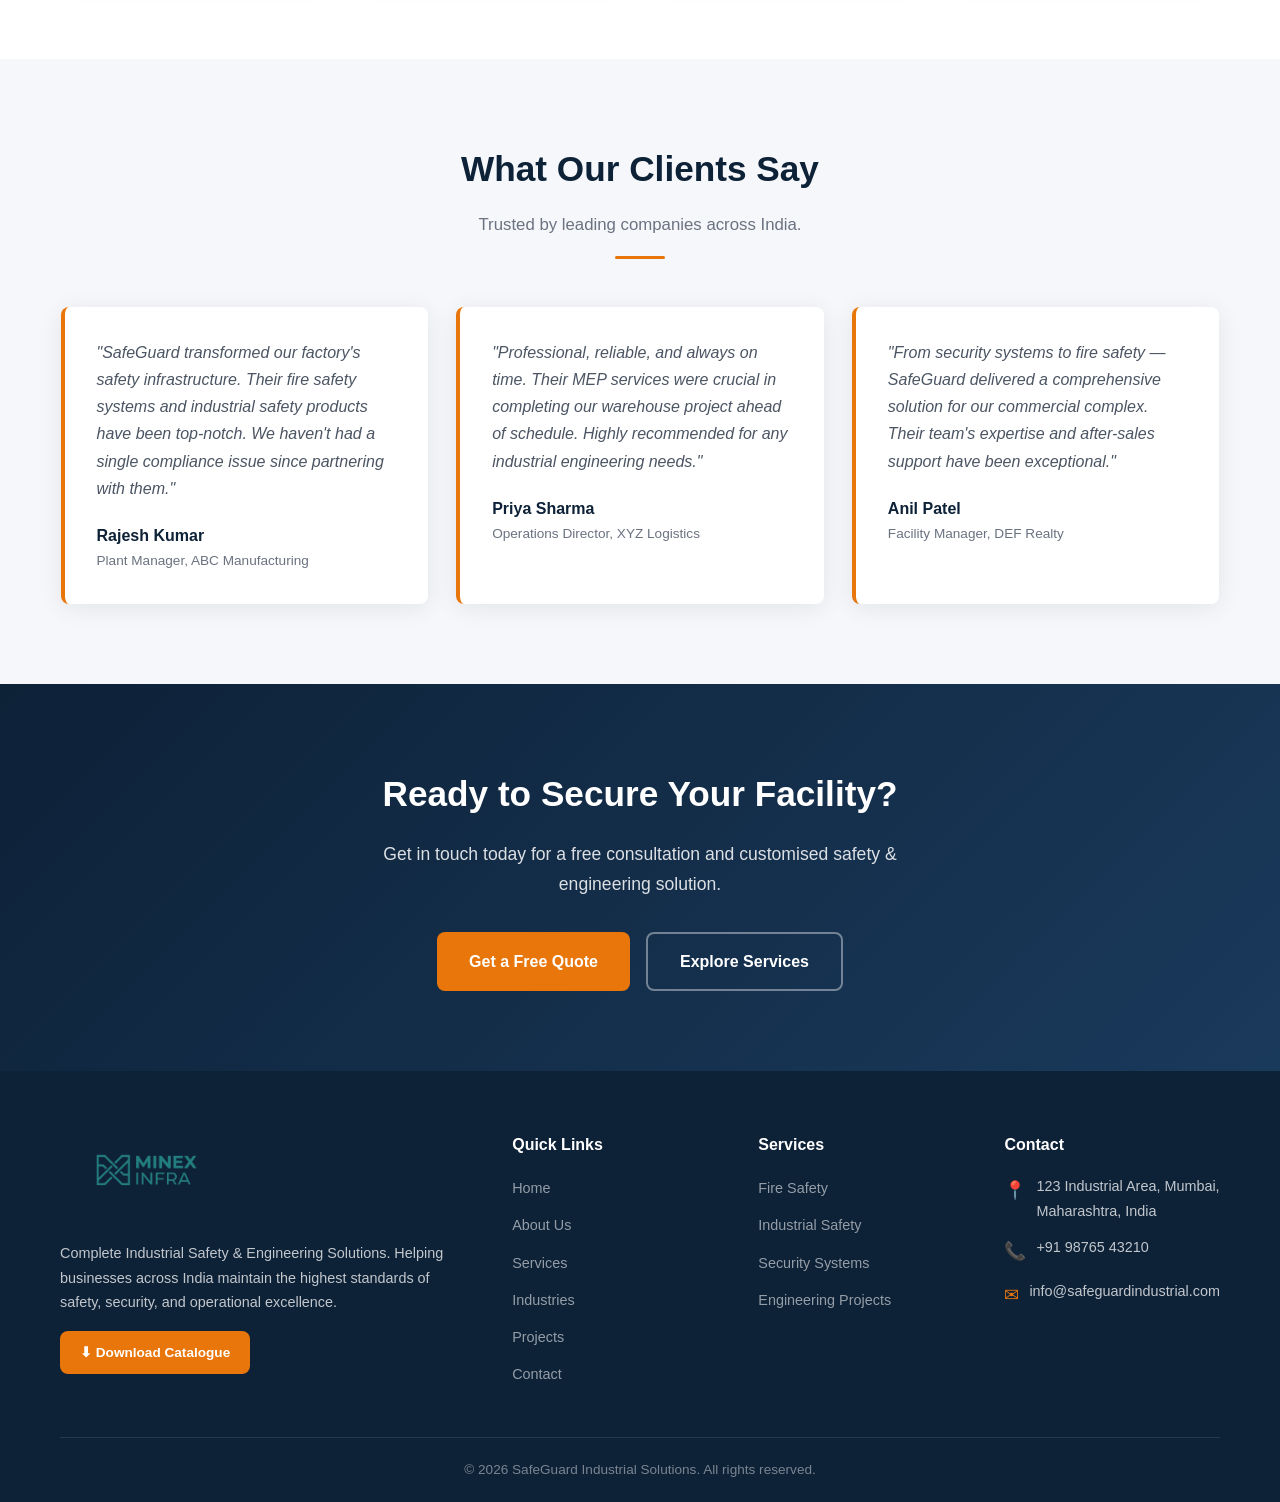
==== commit f2110ac6: "logo resize" ====
--- a/index.html
+++ b/index.html
@@ -3,19 +3,19 @@
 <head>
   <meta charset="UTF-8">
   <meta name="viewport" content="width=device-width, initial-scale=1.0">
-  <title>SafeGuard Industrial Solutions | Complete Industrial Safety &amp; Engineering Solutions</title>
-  <meta name="description" content="SafeGuard Industrial Solutions provides end-to-end industrial safety, fire safety, security systems, and engineering project services across India.">
+  <title>Minex Infra</title>
+  <meta name="description" content="Minex Infra provides end-to-end industrial safety, fire safety, security systems, and engineering project services across India.">
   <!-- Favicon -->
   <link rel="icon" type="image/png" sizes="32x32" href="images/favicon-32x32.png">
   <link rel="icon" type="image/png" sizes="16x16" href="images/favicon-16x16.png">
   <link rel="apple-touch-icon" sizes="180x180" href="images/apple-touch-icon.png">
   <!-- Open Graph -->
-  <meta property="og:title" content="SafeGuard Industrial Solutions | Complete Industrial Safety &amp; Engineering Solutions">
+  <meta property="og:title" content="Minex Infra | Complete Industrial Safety &amp; Engineering Solutions">
   <meta property="og:description" content="End-to-end industrial safety, fire safety, security systems, and engineering project services across India.">
   <meta property="og:image" content="https://www.yourwebsite.com/images/og-image.jpg">
   <meta property="og:url" content="https://www.yourwebsite.com/">
   <meta property="og:type" content="website">
-  <meta property="og:site_name" content="SafeGuard Industrial Solutions">
+  <meta property="og:site_name" content="Minex Infra">
   <link rel="stylesheet" href="css/styles.css">
 </head>
 <body>
@@ -23,9 +23,9 @@
   <!-- ===== HEADER ===== -->
   <header class="header">
     <div class="container">
-      <a href="index.html" class="logo">Safe<span>Guard</span></a>
+      <!-- <a href="index.html" class="logo">Safe<span>Guard</span></a> -->
       <!-- Uncomment below and remove text logo above when your logo image is ready -->
-      <!-- <a href="index.html"><img src="images/logo.png" alt="SafeGuard Industrial Solutions" class="logo-img"></a> -->
+      <a href="index.html" class="logo"><img src="images/logo.png" alt="Minex Infra" class="logo-img"></a>
       <nav class="nav-links">
         <a href="index.html">Home</a>
         <a href="about.html">About</a>
@@ -248,9 +248,9 @@
     <div class="container">
       <div class="footer-grid">
         <div class="footer-about">
-          <a href="index.html" class="logo">Safe<span>Guard</span></a>
+          <!-- <a href="index.html" class="logo">Safe<span>Guard</span></a> -->
           <!-- Uncomment below and remove text logo above when your logo image is ready -->
-          <!-- <a href="index.html"><img src="images/logo.png" alt="SafeGuard Industrial Solutions" class="logo-img"></a> -->
+          <a href="index.html" class="logo"><img src="images/logo.png" alt="SafeGuard Industrial Solutions" class="logo-img"></a>
           <p>Complete Industrial Safety &amp; Engineering Solutions. Helping businesses across India maintain the highest standards of safety, security, and operational excellence.</p>
           <a href="documents/catalogue.pdf" download class="footer-catalogue">&#11015; Download Catalogue</a>
         </div>
--- a/css/styles.css
+++ b/css/styles.css
@@ -72,7 +72,28 @@
   transition: background var(--transition), box-shadow var(--transition);
 }
 
+/*.header .container {
+  display: flex;
+  align-items: center;
+  justify-content: space-between;
+  height: 72px;
+}*/
+
+/* .header .container {
+  display: flex;
+  align-items: center;
+  justify-content: space-between;
+  height: 72px;
+
+  padding-left: -15px;
+  padding-right: 40px;
+} */
+
+
 .header .container {
+  max-width: 100%;
+  padding: 0 50px;
+
   display: flex;
   align-items: center;
   justify-content: space-between;
@@ -92,13 +113,13 @@
 
 /* Image Logo — uncomment when logo is ready, hide .logo text */
 .logo-img {
-  height: 44px;
+  height: 70px;
   width: auto;
   display: block;
 }
 
 .footer .logo-img {
-  height: 40px;
+  height: 70px;
   margin-bottom: 16px;
 }
 
